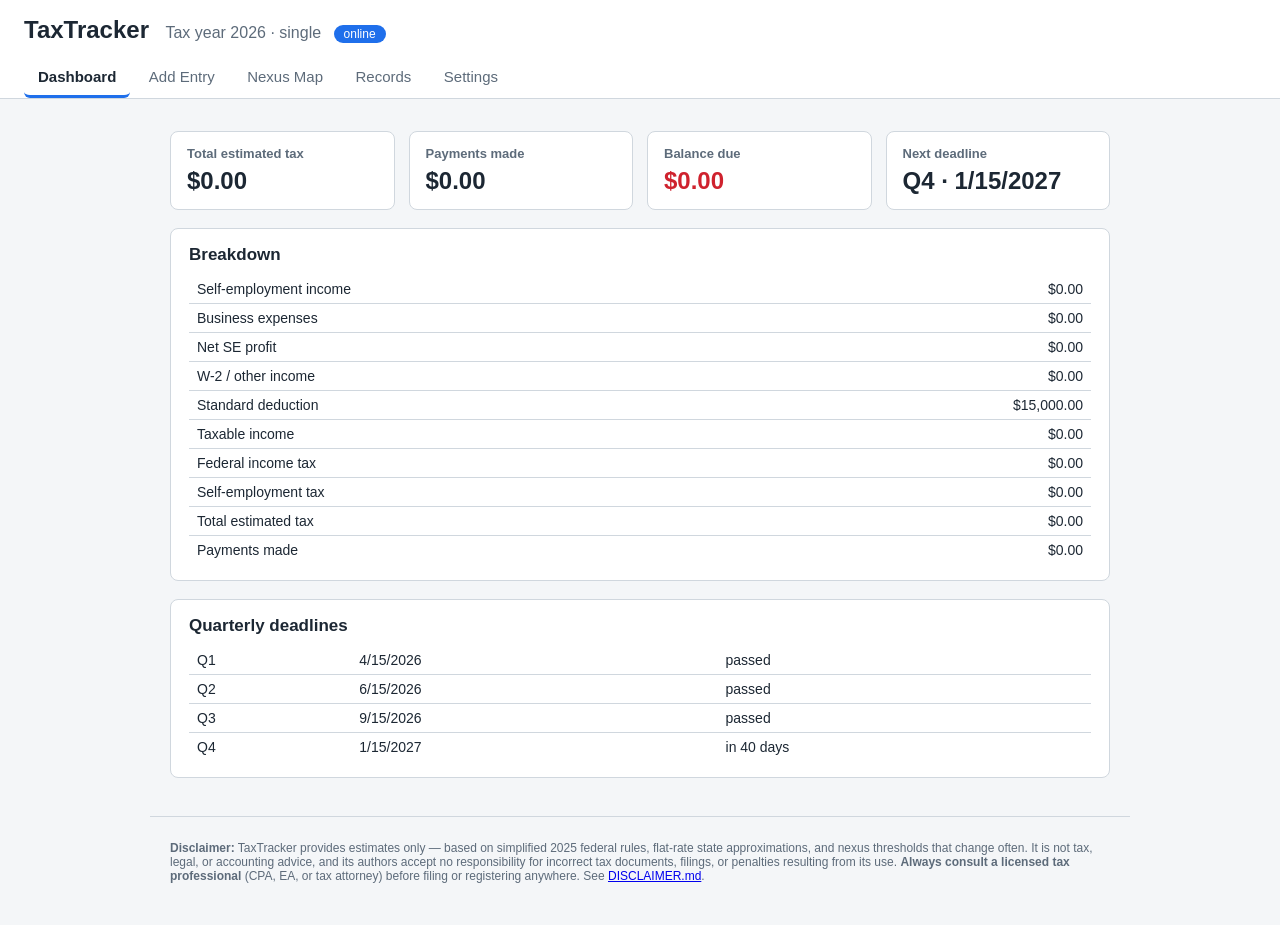
==== docs/index.html @ 7538bcb7 "Add sales-tax nexus tracking, sales modes, disclaimer, and static web UI Nexus: new sale records tra" ====
<!DOCTYPE html>
<html lang="en">
<head>
<meta charset="UTF-8">
<meta name="viewport" content="width=device-width, initial-scale=1.0">
<title>TaxTracker</title>
<link rel="stylesheet" href="style.css">
</head>
<body>
<header>
  <h1>TaxTracker</h1>
  <div class="header-meta">
    <span id="year-label"></span>
    <span id="mode-badge" title="Sales mode — change in Settings"></span>
  </div>
  <nav>
    <button data-tab="dashboard" class="active">Dashboard</button>
    <button data-tab="add">Add Entry</button>
    <button data-tab="map">Nexus Map</button>
    <button data-tab="records">Records</button>
    <button data-tab="settings">Settings</button>
  </nav>
</header>

<div id="alerts"></div>

<main>
  <!-- Dashboard -->
  <section id="tab-dashboard" class="tab active">
    <div class="cards">
      <div class="card"><h3>Total estimated tax</h3><p id="d-total"></p></div>
      <div class="card"><h3>Payments made</h3><p id="d-paid"></p></div>
      <div class="card" id="d-balance-card"><h3 id="d-balance-label">Balance due</h3><p id="d-balance"></p></div>
      <div class="card"><h3>Next deadline</h3><p id="d-deadline"></p></div>
    </div>
    <div class="panel">
      <h2>Breakdown</h2>
      <table id="d-breakdown"></table>
    </div>
    <div class="panel">
      <h2>Quarterly deadlines</h2>
      <table id="d-deadlines"></table>
    </div>
  </section>

  <!-- Add Entry -->
  <section id="tab-add" class="tab">
    <div class="forms">
      <form id="f-income" class="panel">
        <h2>Income</h2>
        <label>Amount ($)<input type="number" step="0.01" min="0.01" name="amount" required></label>
        <label>Source<input name="source" placeholder="MySaaS" required></label>
        <label>Type<select name="type">
          <option value="saas">saas (self-employment)</option>
          <option value="freelance">freelance (self-employment)</option>
          <option value="business">business (self-employment)</option>
          <option value="w2">w2</option>
          <option value="other">other</option>
        </select></label>
        <label>Date<input type="date" name="date" required></label>
        <button>Add income</button>
      </form>

      <form id="f-expense" class="panel">
        <h2>Expense</h2>
        <label>Amount ($)<input type="number" step="0.01" min="0.01" name="amount" required></label>
        <label>Description<input name="description" placeholder="AWS hosting" required></label>
        <label>Date<input type="date" name="date" required></label>
        <button>Add expense</button>
      </form>

      <form id="f-payment" class="panel">
        <h2>Tax payment</h2>
        <label>Amount ($)<input type="number" step="0.01" min="0.01" name="amount" required></label>
        <label>Kind<select name="kind"><option>estimated</option><option>withholding</option></select></label>
        <label>Jurisdiction<select name="jurisdiction"><option>federal</option><option>state</option></select></label>
        <label>Date<input type="date" name="date" required></label>
        <button>Add payment</button>
      </form>

      <form id="f-sale" class="panel">
        <h2>Sale (nexus tracking)</h2>
        <p class="hint" id="sale-mode-hint"></p>
        <label>Amount ($)<input type="number" step="0.01" min="0.01" name="amount" required></label>
        <label>Buyer's state<select name="state" id="sale-state"></select></label>
        <label>Transactions<input type="number" min="1" value="1" name="transactions" required></label>
        <label>Date<input type="date" name="date" required></label>
        <button>Add sale</button>
      </form>
    </div>
  </section>

  <!-- Nexus Map -->
  <section id="tab-map" class="tab">
    <div class="panel">
      <h2>Sales-tax nexus by state</h2>
      <p class="hint">Click a state for its threshold. Colors show how much of the
        economic-nexus threshold your sales into that state have used this year.</p>
      <div class="legend">
        <span><i class="sw sw-none"></i>No sales</span>
        <span><i class="sw sw-ok"></i>Below 80%</span>
        <span><i class="sw sw-warn"></i>Approaching (80%+)</span>
        <span><i class="sw sw-hit"></i>Threshold reached</span>
        <span><i class="sw sw-notax"></i>No state sales tax</span>
      </div>
      <div id="usmap"></div>
      <div id="state-detail" class="panel hidden"></div>
    </div>
  </section>

  <!-- Records -->
  <section id="tab-records" class="tab">
    <div class="panel"><h2>Income</h2><table id="r-income"></table></div>
    <div class="panel"><h2>Expenses</h2><table id="r-expenses"></table></div>
    <div class="panel"><h2>Payments</h2><table id="r-payments"></table></div>
    <div class="panel"><h2>Sales</h2><table id="r-sales"></table></div>
  </section>

  <!-- Settings -->
  <section id="tab-settings" class="tab">
    <form id="f-settings" class="panel">
      <h2>Settings</h2>
      <label>Tax year<input type="number" name="year" min="2018" max="2099" required></label>
      <label>Filing status<select name="filing_status"><option>single</option><option>married</option></select></label>
      <label>Home state (for state income tax)<select name="state" id="settings-state"></select></label>
      <label>Custom state rate (decimal, e.g. 0.05 — blank for built-in)
        <input type="number" step="0.0001" min="0" max="1" name="state_rate"></label>
      <label>Sales mode
        <select name="sales_mode">
          <option value="online">online — record the buyer's state on each sale</option>
          <option value="in-person">in-person — sales default to your home state</option>
        </select></label>
      <button>Save settings</button>
    </form>
    <div class="panel">
      <h2>Your data</h2>
      <p class="hint">Data is stored only in this browser (localStorage). Export/import
        uses the same JSON format as the TaxTracker CLI's data file.</p>
      <button id="btn-export">Export JSON</button>
      <label class="filebtn">Import JSON<input type="file" id="btn-import" accept=".json"></label>
      <button id="btn-wipe" class="danger">Delete all data</button>
    </div>
  </section>
</main>

<footer>
  <p><strong>Disclaimer:</strong> TaxTracker provides estimates only — based on
  simplified 2025 federal rules, flat-rate state approximations, and nexus
  thresholds that change often. It is not tax, legal, or accounting advice, and
  its authors accept no responsibility for incorrect tax documents, filings, or
  penalties resulting from its use. <strong>Always consult a licensed tax
  professional</strong> (CPA, EA, or tax attorney) before filing or registering
  anywhere. See
  <a href="https://github.com/PeytonFrankeCode/TaxTracker/blob/main/DISCLAIMER.md">DISCLAIMER.md</a>.</p>
</footer>

<script src="app.js"></script>
</body>
</html>
---- docs/style.css ----
:root {
  --bg: #f4f6f8; --panel: #ffffff; --ink: #1c2733; --muted: #5d6b7a;
  --accent: #1f6feb; --ok: #2da44e; --warn: #d4a72c; --hit: #cf222e;
  --notax: #8c959f; --none: #d8dee4; --border: #d0d7de;
}
* { box-sizing: border-box; }
body {
  margin: 0; font-family: -apple-system, "Segoe UI", Roboto, Helvetica, Arial, sans-serif;
  background: var(--bg); color: var(--ink);
}
header {
  background: var(--panel); border-bottom: 1px solid var(--border);
  padding: 16px 24px 0;
}
header h1 { margin: 0 0 4px; font-size: 24px; display: inline-block; }
.header-meta { display: inline-block; margin-left: 12px; color: var(--muted); }
#mode-badge {
  background: var(--accent); color: #fff; border-radius: 12px;
  padding: 2px 10px; font-size: 12px; margin-left: 8px;
}
nav { margin-top: 10px; }
nav button {
  background: none; border: none; border-bottom: 3px solid transparent;
  padding: 10px 14px; font-size: 15px; cursor: pointer; color: var(--muted);
}
nav button.active { color: var(--ink); border-bottom-color: var(--accent); font-weight: 600; }

main { max-width: 980px; margin: 0 auto; padding: 20px; }
.tab { display: none; }
.tab.active { display: block; }

#alerts { max-width: 980px; margin: 12px auto 0; padding: 0 20px; }
.alert {
  border-left: 5px solid var(--warn); background: #fff8e5;
  padding: 10px 14px; margin-bottom: 8px; border-radius: 4px; font-size: 14px;
}
.alert.reached { border-left-color: var(--hit); background: #ffe9ea; }

.cards { display: grid; grid-template-columns: repeat(auto-fit, minmax(190px, 1fr)); gap: 14px; margin-bottom: 18px; }
.card {
  background: var(--panel); border: 1px solid var(--border); border-radius: 8px;
  padding: 14px 16px;
}
.card h3 { margin: 0; font-size: 13px; color: var(--muted); font-weight: 600; }
.card p { margin: 6px 0 0; font-size: 24px; font-weight: 700; }
#d-balance-card.due p { color: var(--hit); }
#d-balance-card.over p { color: var(--ok); }

.panel {
  background: var(--panel); border: 1px solid var(--border); border-radius: 8px;
  padding: 16px 18px; margin-bottom: 18px;
}
.panel h2 { margin: 0 0 10px; font-size: 17px; }
.hint { color: var(--muted); font-size: 13px; }

table { width: 100%; border-collapse: collapse; font-size: 14px; }
td, th { text-align: left; padding: 6px 8px; border-bottom: 1px solid var(--border); }
td.num, th.num { text-align: right; font-variant-numeric: tabular-nums; }
tr:last-child td { border-bottom: none; }

.forms { display: grid; grid-template-columns: repeat(auto-fit, minmax(280px, 1fr)); gap: 16px; }
form label { display: block; margin-bottom: 10px; font-size: 13px; color: var(--muted); }
form input, form select {
  display: block; width: 100%; margin-top: 4px; padding: 8px;
  border: 1px solid var(--border); border-radius: 6px; font-size: 14px;
}
button, .filebtn {
  background: var(--accent); color: #fff; border: none; border-radius: 6px;
  padding: 9px 16px; font-size: 14px; cursor: pointer; display: inline-block;
}
button.danger { background: var(--hit); }
.filebtn input { display: none; }
button.del { background: none; color: var(--hit); padding: 2px 6px; font-size: 13px; }

.legend { display: flex; flex-wrap: wrap; gap: 14px; font-size: 13px; margin: 10px 0; color: var(--muted); }
.sw { display: inline-block; width: 14px; height: 14px; border-radius: 3px; margin-right: 5px; vertical-align: -2px; }
.sw-none { background: var(--none); } .sw-ok { background: var(--ok); }
.sw-warn { background: var(--warn); } .sw-hit { background: var(--hit); }
.sw-notax { background: var(--notax); }

#usmap {
  display: grid; grid-template-columns: repeat(12, 1fr); gap: 4px;
  max-width: 760px; margin: 14px 0;
}
.stile {
  aspect-ratio: 1; display: flex; align-items: center; justify-content: center;
  border-radius: 5px; font-size: 12px; font-weight: 700; cursor: pointer;
  color: #fff; background: var(--none); border: none; padding: 0;
}
.stile.none { color: var(--ink); }
.stile.ok { background: var(--ok); } .stile.warn { background: var(--warn); }
.stile.hit { background: var(--hit); } .stile.notax { background: var(--notax); }
.stile.selected { outline: 3px solid var(--accent); }
.hidden { display: none; }

footer {
  max-width: 980px; margin: 0 auto; padding: 12px 20px 30px;
  font-size: 12px; color: var(--muted); border-top: 1px solid var(--border);
}
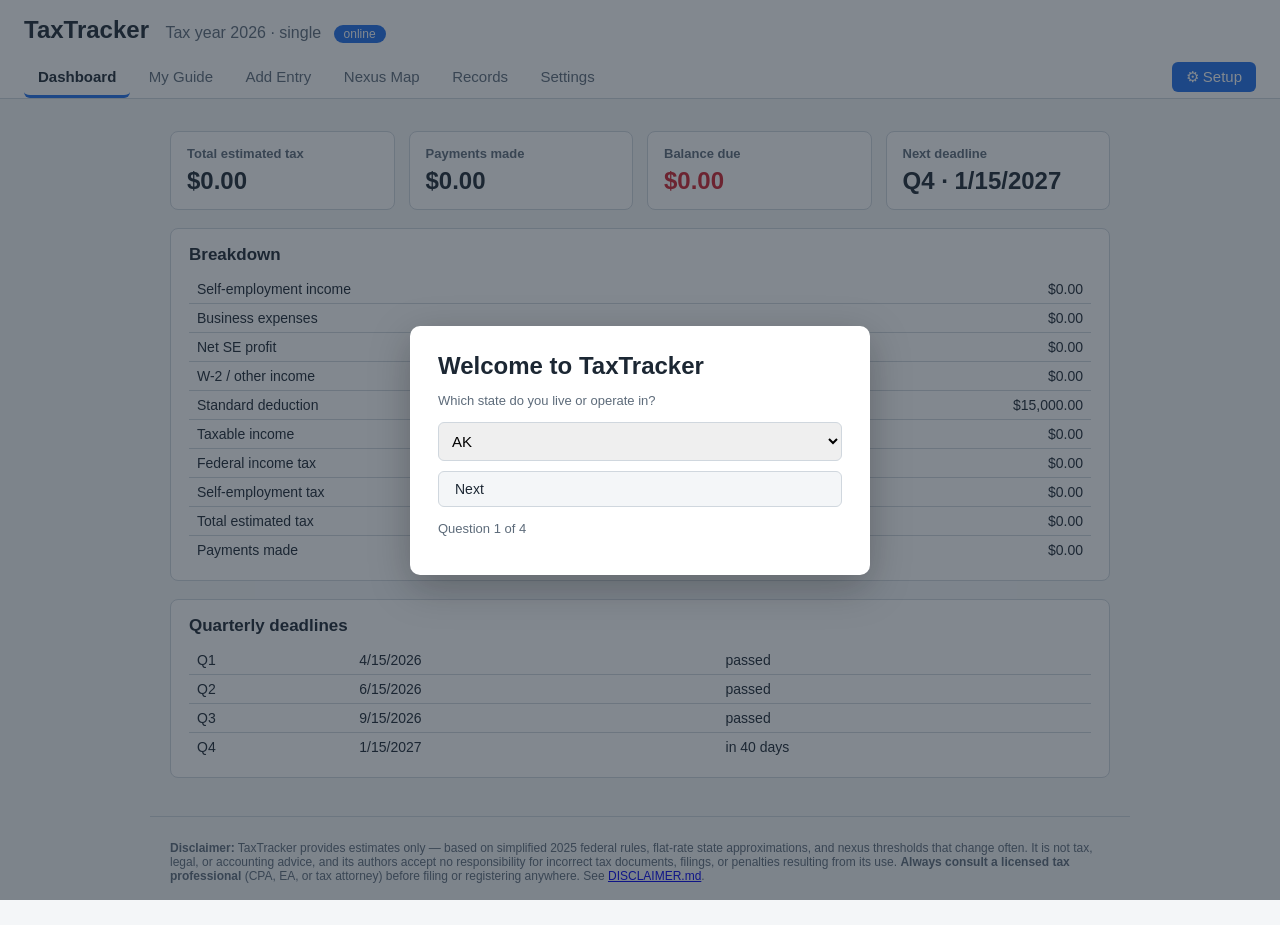
==== commit dde92ce3: "Add setup wizard and personalized plain-English tax guide New guidance engine builds a personal guid" ====
--- a/docs/index.html
+++ b/docs/index.html
@@ -15,12 +15,24 @@
   </div>
   <nav>
     <button data-tab="dashboard" class="active">Dashboard</button>
+    <button data-tab="guide">My Guide</button>
     <button data-tab="add">Add Entry</button>
     <button data-tab="map">Nexus Map</button>
     <button data-tab="records">Records</button>
     <button data-tab="settings">Settings</button>
+    <button id="btn-wizard" class="setup-btn">⚙ Setup</button>
   </nav>
 </header>
+
+<!-- Setup wizard -->
+<div id="wizard" class="modal hidden">
+  <div class="modal-box">
+    <h2 id="wiz-title">Welcome to TaxTracker</h2>
+    <p id="wiz-question" class="hint"></p>
+    <div id="wiz-options"></div>
+    <p class="hint" id="wiz-step"></p>
+  </div>
+</div>
 
 <div id="alerts"></div>
 
@@ -41,6 +53,11 @@
       <h2>Quarterly deadlines</h2>
       <table id="d-deadlines"></table>
     </div>
+  </section>
+
+  <!-- My Guide -->
+  <section id="tab-guide" class="tab">
+    <div id="guide-content"></div>
   </section>
 
   <!-- Add Entry -->
@@ -130,6 +147,15 @@
           <option value="online">online — record the buyer's state on each sale</option>
           <option value="in-person">in-person — sales default to your home state</option>
         </select></label>
+      <label>What do you sell?
+        <select name="product_type">
+          <option value="">(not set)</option>
+          <option value="saas">SaaS — software accessed online</option>
+          <option value="digital">Digital downloads (apps, media, e-books)</option>
+          <option value="physical">Physical goods</option>
+          <option value="services">Services (consulting, design, ...)</option>
+          <option value="mixed">A mix</option>
+        </select></label>
       <button>Save settings</button>
     </form>
     <div class="panel">
--- a/docs/style.css
+++ b/docs/style.css
@@ -93,6 +93,29 @@
 .stile.selected { outline: 3px solid var(--accent); }
 .hidden { display: none; }
 
+.setup-btn { float: right; margin-top: 4px; background: var(--accent); color: #fff;
+  border-radius: 6px; padding: 6px 14px !important; border-bottom: none !important; }
+.modal {
+  position: fixed; inset: 0; background: rgba(28, 39, 51, .55);
+  display: flex; align-items: center; justify-content: center; z-index: 50;
+}
+.modal.hidden { display: none; }
+.modal-box {
+  background: var(--panel); border-radius: 10px; padding: 26px 28px;
+  max-width: 460px; width: 92%; box-shadow: 0 12px 40px rgba(0,0,0,.25);
+}
+.modal-box h2 { margin: 0 0 6px; }
+#wiz-options { margin: 14px 0; }
+#wiz-options button {
+  display: block; width: 100%; text-align: left; margin-bottom: 8px;
+  background: var(--bg); color: var(--ink); border: 1px solid var(--border);
+}
+#wiz-options button:hover { border-color: var(--accent); }
+#wiz-options select, #wiz-options input { width: 100%; padding: 9px; font-size: 15px;
+  border: 1px solid var(--border); border-radius: 6px; margin-bottom: 10px; }
+.guide-section h2 { font-size: 16px; }
+.guide-section li { margin-bottom: 6px; font-size: 14px; line-height: 1.5; }
+
 footer {
   max-width: 980px; margin: 0 auto; padding: 12px 20px 30px;
   font-size: 12px; color: var(--muted); border-top: 1px solid var(--border);
